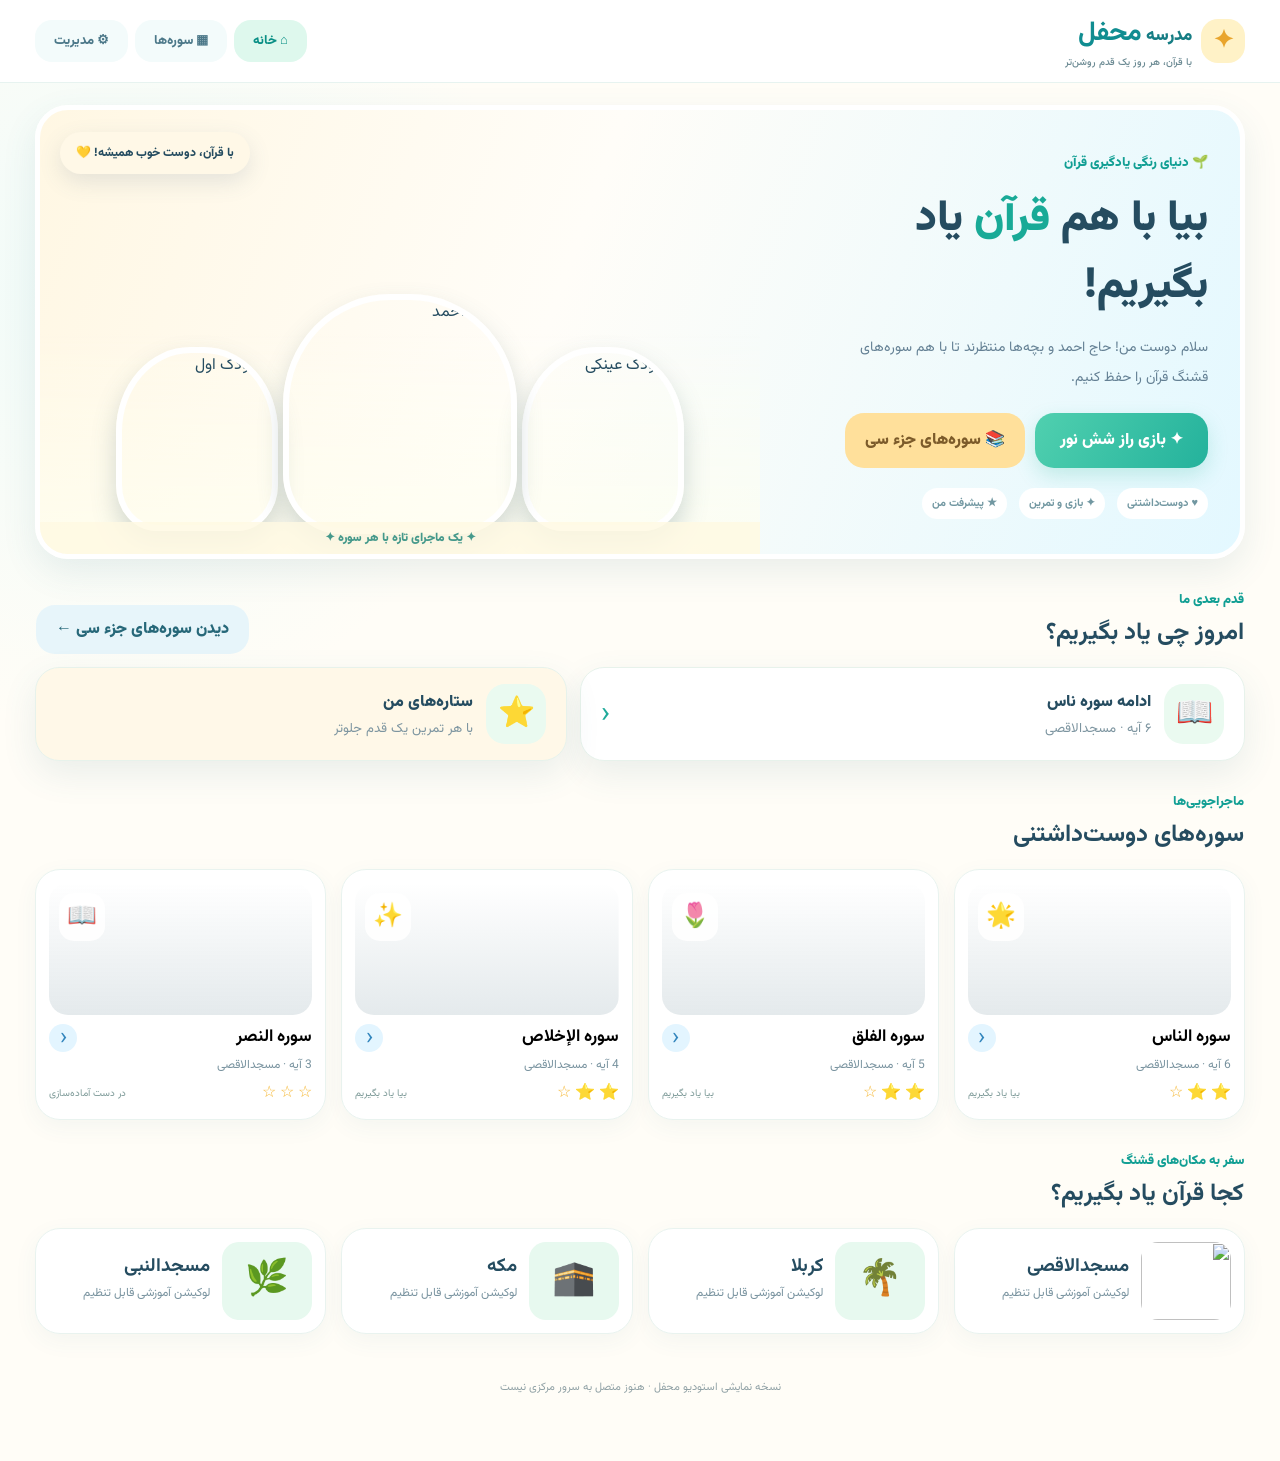
==== index.html @ c8547252 "Add files via upload" ====
<!doctype html><html lang="fa" dir="rtl"><head><meta charset="utf-8"><meta name="viewport" content="width=device-width,initial-scale=1"><meta name="theme-color" content="#fffdf7"><title>مدرسه محفل | قرآن برای کودکان</title><link rel="stylesheet" href="style.css"></head><body><div id="app"></div><script src="app.js" defer></script></body></html>
---- style.css ----
@import url('https://fonts.googleapis.com/css2?family=Vazirmatn:wght@400;500;600;700;800;900&family=Amiri+Quran&display=swap');
:root{--ink:#254c60;--muted:#738898;--sky:#8fd3ff;--mint:#7edfd1;--yellow:#ffd66b;--peach:#ffbfa3;--cream:#fffdf7;--line:#e9f1ee;--white:#fff;--shadow:0 13px 35px #3c78871c}*{box-sizing:border-box}html{scroll-behavior:smooth}body{margin:0;background:radial-gradient(circle at 7% 20%,#d9f8fb61,transparent 26%),var(--cream);color:var(--ink);font-family:Vazirmatn,Tahoma,sans-serif;overflow-x:hidden}button,input,select,textarea{font:inherit}button{cursor:pointer;border:0}button:disabled{opacity:.5;cursor:not-allowed}button:focus-visible,input:focus-visible,select:focus-visible{outline:3px solid #219da1;outline-offset:2px}h1,h2,h3{line-height:1.5}header{position:sticky;top:0;z-index:50;background:#ffffffea;border-bottom:1px solid #e7f3f0;backdrop-filter:blur(15px)}.nav{max-width:1250px;margin:auto;padding:12px 20px;display:flex;align-items:center;justify-content:space-between;gap:14px}.brand{display:flex;align-items:center;gap:9px;font-size:17px;color:#167d84;font-weight:900;white-space:nowrap}.brand b{font-size:27px;color:#108d91}.brand small{display:block;font-size:10px;color:#6b8a93;font-weight:500}.brand-icon{width:44px;height:44px;border-radius:17px;background:#fff2c7;color:#e9a52d;display:grid;place-items:center;font-size:25px}.navlinks{display:flex;gap:7px;align-items:center}.nav button{border-radius:17px;padding:11px 19px;font-size:13px;background:#f3fbfb;color:#4c7889;font-weight:800;transition:.2s}.nav button.active{background:#def8ed;color:#098f85}.nav button:hover{transform:translateY(-2px)}main{max-width:1250px;margin:auto;padding:22px 20px 65px;animation:appear .4s ease both}.hero-v3{display:grid;grid-template-columns:40% 60%;border-radius:33px;min-height:370px;background:linear-gradient(110deg,#fff7e3 0%,#fffdf8 43%,#e3f8ff 100%);overflow:hidden;box-shadow:var(--shadow);border:5px solid white}.hero-word{padding:40px 32px 35px;position:relative;z-index:2;align-self:center}.kicker,.eyebrow{font-size:13px;font-weight:900;color:#129f94}.hero-word h1{font-size:clamp(26px,3.5vw,43px);margin:12px 0 10px;font-weight:900;line-height:1.55}.hero-word h1 em{font-style:normal;color:#19aa97}.hero-word p{color:#648094;line-height:2.1;font-size:14px;max-width:370px}.hero-actions{display:flex;gap:10px;flex-wrap:wrap;margin-top:20px}.primary,.secondary,.quiet,.danger{border-radius:19px;padding:12px 20px;font-weight:900;transition:transform .2s,box-shadow .2s}.primary{background:linear-gradient(120deg,#50d0af,#24b29c);color:white;box-shadow:0 8px 20px #26b79836}.primary.big-cta{padding:15px 25px;font-size:16px}.secondary{background:#ffe09b;color:#7c5b2a}.quiet{background:#e7f5fa;color:#276879}.danger{background:#ffe2dc;color:#9b5648}.primary:hover,.secondary:hover,.quiet:hover{transform:translateY(-2px)}.hero-promise{display:flex;gap:12px;flex-wrap:wrap;margin-top:20px;color:#7197a1;font-size:11px;font-weight:700}.hero-promise span{background:white;padding:7px 10px;border-radius:100px}.hero-scene{position:relative;min-height:365px;overflow:hidden;isolation:isolate}.scene-backdrop{position:absolute;inset:0;background:linear-gradient(0deg,#fff5dfb8,transparent 50%),url('assets/scene.webp') center 53%/cover;filter:saturate(.85) brightness(1.06)}.scene-bubble{position:absolute;top:22px;left:20px;background:#fff8e7;border-radius:24px;padding:12px 16px;font-size:12px;font-weight:800;box-shadow:0 8px 22px #4a668025;z-index:3}.character-strip{position:absolute;bottom:20px;right:5%;left:5%;height:245px;display:flex;justify-content:center;align-items:end;gap:5px;z-index:2}.character-strip img{object-fit:cover;object-position:center 20%;border:6px solid white;border-radius:46% 46% 25% 25%;box-shadow:0 13px 25px #4b6c7540;animation:floatSoft 5.8s ease-in-out infinite}.character-strip .hero-teacher{width:36%;height:98%;z-index:2}.character-strip .hero-kid{width:25%;height:75%;margin-bottom:3px}.character-strip .left{animation-delay:-1.5s}.character-strip .right{animation-delay:-3s}.scene-bottom{position:absolute;bottom:0;left:0;right:0;background:#fff9e3d9;text-align:center;padding:7px;font-size:12px;font-weight:900;color:#45998b;z-index:3}.section-title{display:flex;align-items:end;justify-content:space-between;margin:28px 1px 13px;gap:12px}.section-title h2{font-size:24px;margin:3px 0}.home-highlights{display:grid;grid-template-columns:1.25fr 1fr;gap:13px}.journey{border-radius:24px;background:#fff;border:1px solid #e7f2eb;padding:16px 20px;display:flex;gap:13px;align-items:center;text-align:right;color:var(--ink);box-shadow:var(--shadow)}.journey.reward{background:#fff8e8}.journey-icon{background:#eafaf0;font-size:30px;width:60px;height:60px;border-radius:19px;display:grid;place-items:center}.journey strong{display:block;font-weight:900}.journey small{display:block;color:#7d95a0;margin-top:3px}.journey-arrow{margin-right:auto;font-size:30px;color:#20aa9a}.grid{display:grid;grid-template-columns:repeat(4,minmax(0,1fr));gap:15px}.card{background:white;border:1px solid #e9f3ef;border-radius:25px;padding:13px;box-shadow:0 7px 23px #3a73860e;min-width:0;transition:transform .2s,box-shadow .2s}.card:hover{transform:translateY(-3px);box-shadow:var(--shadow)}.surah-card{text-align:right}.surah-cover{height:132px;border-radius:19px;background-size:cover;background-position:center;position:relative;overflow:hidden}.card-sticker{position:absolute;left:10px;top:10px;font-size:24px;background:#ffffffeb;padding:5px 8px;border-radius:15px}.surah-card-meta{display:flex;align-items:center;justify-content:space-between;gap:7px;margin:8px 0 0}.surah-card h3{font-size:17px;margin:2px 0}.round-next{background:#e3f5ff;color:#3386bd;border-radius:50%;width:28px;height:28px;display:grid;place-items:center;font-size:24px;line-height:1}.card p{color:#7a94a0;font-size:12px;margin:3px 0 7px}.rating{display:flex;justify-content:space-between;align-items:center;gap:4px;color:#f5b631;font-size:16px}.rating small{color:#7d9a98;font-size:10px}.scene-card{display:flex;align-items:center;gap:12px}.scene-card h3{margin:0}.scene-art,.scene-placeholder{height:78px;width:90px;border-radius:17px;object-fit:cover;flex:none}.scene-placeholder{display:grid;place-items:center;background:#e7f9ef;font-size:35px}.topline{display:flex;justify-content:space-between;align-items:center;gap:12px;flex-wrap:wrap;margin-bottom:17px}.topline h1{margin:3px 0;font-size:28px}.subtitle{color:var(--muted);line-height:1.9;font-size:13px}.search{border:1px solid #d8eae9;background:white;padding:14px 17px;border-radius:19px;width:min(330px,100%)}.filters{display:flex;gap:9px;flex-wrap:wrap;margin-bottom:17px}.filter{background:#fff;border-radius:100px;padding:8px 15px;color:#79939a;font-size:12px}.filter.on{background:#55cdb0;color:#fff}.surah-grid{grid-template-columns:repeat(4,minmax(0,1fr))}.note{padding:13px 17px;border-radius:18px;background:#e9f9fb;color:#547b83;line-height:2;font-size:12px}.warning{background:#fff7e6;color:#887449}.layout{display:grid;grid-template-columns:228px minmax(0,1fr);gap:17px}.sidebar{background:linear-gradient(170deg,#146a79,#0b8291);border-radius:27px;padding:19px;align-self:start;box-shadow:var(--shadow)}.sidebar:before{content:'✦ استودیو محفل';display:block;color:white;font-size:19px;font-weight:900;padding:10px 8px 25px;text-align:center}.sidebar button{display:block;width:100%;text-align:right;background:transparent;color:#e0f8f7;margin-bottom:6px;border-radius:14px;font-weight:800}.sidebar button.active{background:#e5ffff;color:#0c7e8b}.panel{background:#fff;border:1px solid #e6f2ee;border-radius:27px;padding:24px;min-width:0;box-shadow:var(--shadow)}.panel h2{font-size:22px;margin:0 0 17px}.formgrid{display:grid;grid-template-columns:repeat(2,minmax(0,1fr));gap:13px}.field{display:flex;flex-direction:column;gap:6px;color:#3d6674;font-weight:800;font-size:12px;min-width:0}.field input,.field select,.field textarea{padding:12px;border-radius:14px;background:#fbfefd;border:1px solid #dfedeb;min-width:0;width:100%}.field textarea{min-height:100px}.full{grid-column:1/-1}.row{display:flex;align-items:center;gap:9px;flex-wrap:wrap}.chip,.pill{background:#e7f7f0;color:#199b89;padding:6px 13px;border-radius:100px;font-size:12px;font-weight:800}.media-row{display:grid;grid-template-columns:95px 1fr 1fr;gap:10px;align-items:center;padding:13px;border-bottom:1px solid var(--line)}audio,video{max-width:100%;width:100%}.preview{background:linear-gradient(145deg,#e1f6ff,#fff4d9);padding:25px;border-radius:28px;text-align:center}.ayah{font-size:clamp(23px,3.7vw,39px);font-family:'Amiri Quran',serif;line-height:2.4;direction:rtl;margin:18px auto}.visuals{display:flex;gap:14px;justify-content:center;flex-wrap:wrap}.visuals img{width:100px;height:112px;object-fit:cover;border-radius:24px;background:white}.progress{display:flex;gap:10px;justify-content:center;margin:18px 0}.light{width:34px;height:46px;background:#dbe9e9;border-radius:15px 15px 20px 20px;border:3px solid #a6c8c7;position:relative}.light.on{background:#ffdb7b;border-color:#ecb54c;box-shadow:0 0 16px #ffc94e9c;animation:shineSoft 2.8s infinite}.light:before{content:'';position:absolute;width:14px;height:8px;border:3px solid #9bb9b6;border-bottom:0;border-radius:8px 8px 0 0;top:-11px;left:7px}.tiny{font-size:12px;color:var(--muted)}.cover{width:100%;height:140px;object-fit:cover;border-radius:18px}.footer{margin-top:45px;color:#90a1a5;text-align:center;font-size:11px}.stack{display:grid;gap:12px}input[type=file]{max-width:100%}@keyframes appear{from{opacity:0;transform:translateY(8px)}to{opacity:1;transform:translateY(0)}}@keyframes floatSoft{0%,100%{transform:translateY(0)}50%{transform:translateY(-5px)}}@keyframes shineSoft{50%{box-shadow:0 0 24px #ffd978bf}}@media(max-width:920px){.hero-v3{grid-template-columns:1fr 1fr}.grid,.surah-grid{grid-template-columns:repeat(3,minmax(0,1fr))}.layout{grid-template-columns:200px minmax(0,1fr)}.hero-word{padding:24px}.scene-bubble{display:none}}@media(max-width:660px){main{padding:12px 12px 45px}.nav{padding:10px 12px;flex-direction:column;gap:7px}.navlinks{width:100%;display:grid;grid-template-columns:repeat(3,minmax(0,1fr))}.navlinks button{font-size:11px;padding:9px 4px}.hero-v3{grid-template-columns:1fr;border-radius:25px}.hero-word{padding:24px 21px 14px}.hero-word h1{font-size:27px;margin:8px 0}.hero-word p{font-size:12px}.hero-promise{margin-top:12px}.hero-scene{min-height:290px}.character-strip{height:205px}.scene-bottom{font-size:10px}.section-title h2{font-size:20px}.grid,.surah-grid{grid-template-columns:repeat(2,minmax(0,1fr));gap:10px}.surah-cover{height:109px}.surah-card h3{font-size:14px}.rating small{font-size:9px}.home-highlights{grid-template-columns:1fr 1fr;gap:8px}.journey{padding:10px;gap:7px;border-radius:17px}.journey-icon{width:40px;height:42px;font-size:21px;border-radius:13px}.journey strong{font-size:12px}.journey small{font-size:10px}.journey-arrow{display:none}.layout{grid-template-columns:1fr}.sidebar{display:grid;grid-template-columns:repeat(3,minmax(0,1fr));gap:5px;padding:9px}.sidebar:before{grid-column:1/-1;padding:5px;font-size:16px}.sidebar button{font-size:11px;padding:10px 3px;text-align:center;margin:0}.panel{padding:15px}.formgrid{grid-template-columns:1fr}.media-row{grid-template-columns:1fr}.topline h1{font-size:24px}.visuals img{width:75px;height:89px}}@media(max-width:360px){.grid,.surah-grid{gap:7px}.card{padding:8px}.surah-cover{height:90px}.home-highlights{grid-template-columns:1fr}.nav button{font-size:10px}.hero-promise{gap:4px}}@media(prefers-reduced-motion:reduce){*,*:before,*:after{animation:none!important;transition:none!important;scroll-behavior:auto!important}}
a.primary.big-cta{display:inline-flex;align-items:center;justify-content:center}a.journey{display:flex;align-items:center}
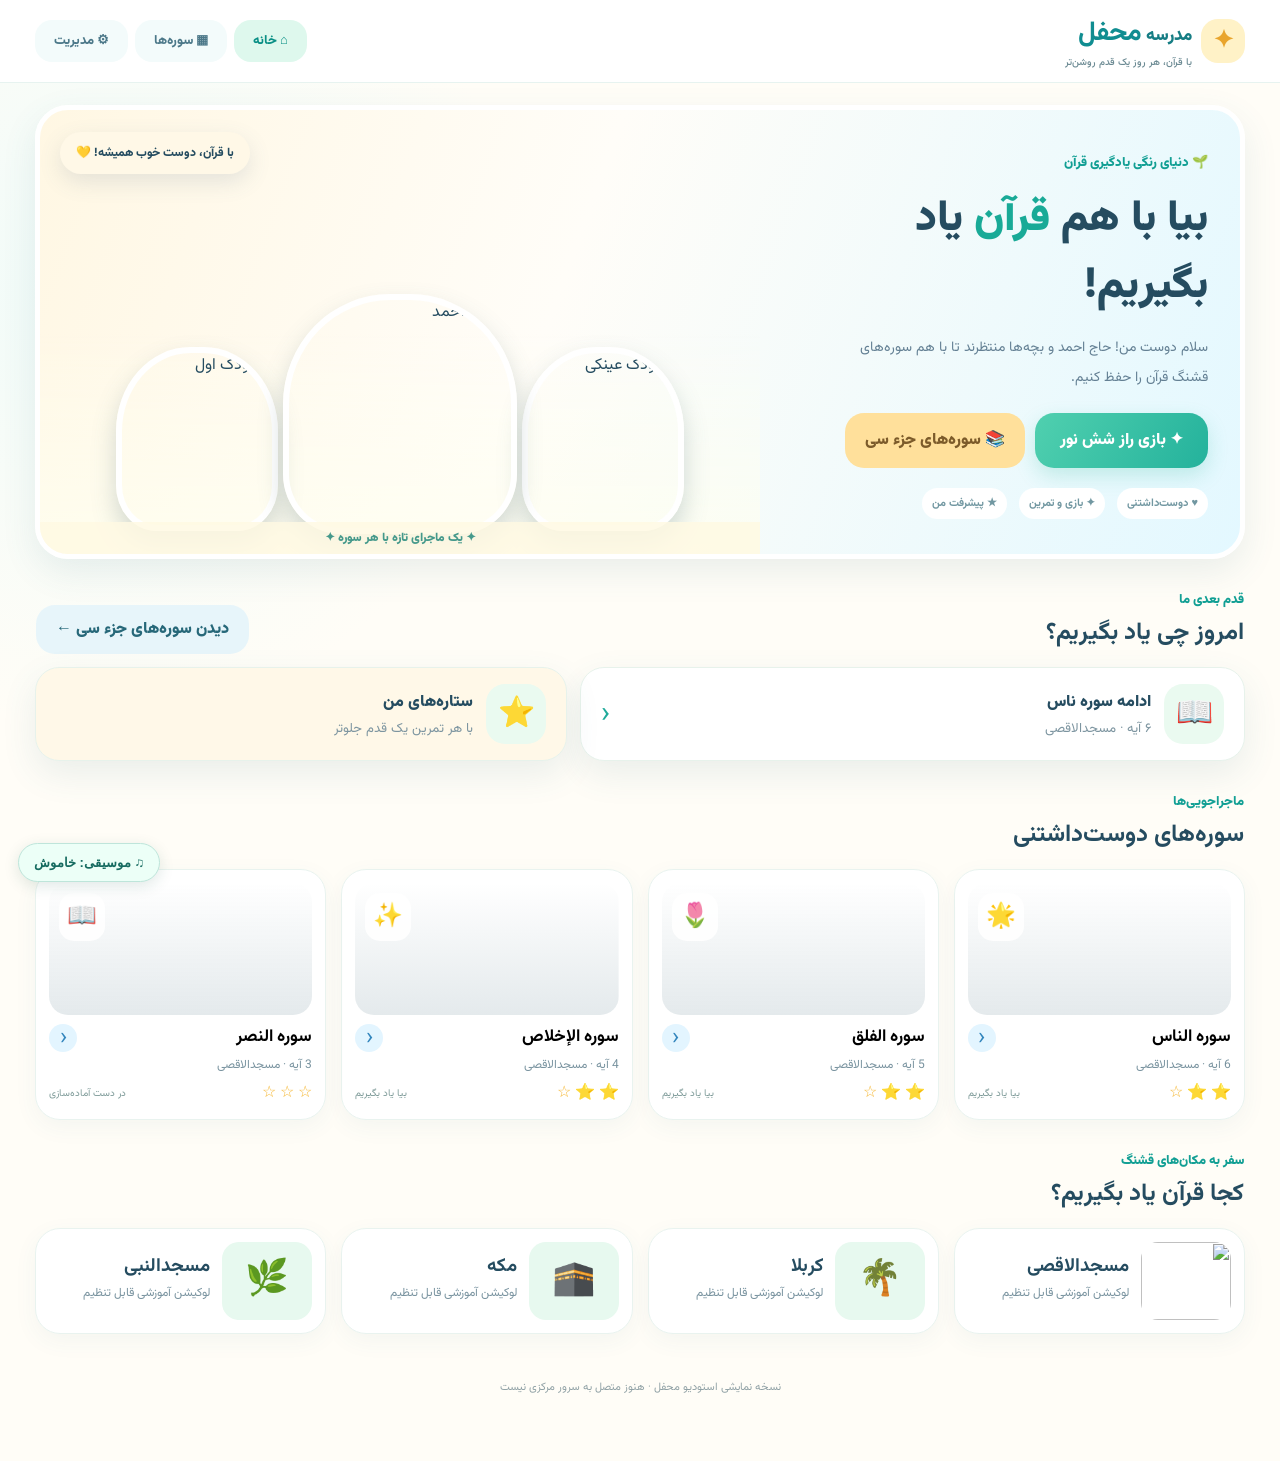
==== commit bf902c7c: "Add opt-in lightweight ambient melody and pause on Quran recitation" ====
--- a/index.html
+++ b/index.html
@@ -1 +1 @@
-<!doctype html><html lang="fa" dir="rtl"><head><meta charset="utf-8"><meta name="viewport" content="width=device-width,initial-scale=1"><meta name="theme-color" content="#fffdf7"><title>مدرسه محفل | قرآن برای کودکان</title><link rel="stylesheet" href="style.css"></head><body><div id="app"></div><script src="app.js" defer></script></body></html>+<!doctype html><html lang="fa" dir="rtl"><head><meta charset="utf-8"><meta name="viewport" content="width=device-width,initial-scale=1"><meta name="theme-color" content="#fffdf7"><title>مدرسه محفل | قرآن برای کودکان</title><link rel="stylesheet" href="style.css"></head><body><div id="app"></div><script src="app.js" defer></script><style id="mahfel-music-css">#mahfelMusic{position:fixed;bottom:18px;left:18px;z-index:9999;border:1px solid #bee5da;background:#ecfff7;color:#166b60;border-radius:32px;padding:11px 15px;font:bold 13px Tahoma,Arial;box-shadow:0 4px 15px #14564622;cursor:pointer}#mahfelMusic:focus{outline:3px solid #6ecfb9}</style><button id="mahfelMusic" type="button" aria-pressed="false">♫ موسیقی: خاموش</button><script>(function(){'use strict';var ctx,playing=false,nextTimer=null,idx=0;var notes=[392,440,523.25,440,392,329.63,349.23,392,329.63,293.66,329.63,392,349.23,329.63,293.66,261.63];var btn=document.getElementById('mahfelMusic');function tone(f){if(!ctx||!playing)return;var o=ctx.createOscillator(),g=ctx.createGain();o.type='sine';o.frequency.value=f;g.gain.setValueAtTime(.0001,ctx.currentTime);g.gain.exponentialRampToValueAtTime(.017,ctx.currentTime+.08);g.gain.exponentialRampToValueAtTime(.0001,ctx.currentTime+.4);o.connect(g);g.connect(ctx.destination);o.start();o.stop(ctx.currentTime+.42)}function tick(){if(!playing)return;tone(notes[idx++%notes.length]);nextTimer=setTimeout(tick,530)}function halt(){playing=false;if(nextTimer)clearTimeout(nextTimer);nextTimer=null;btn.textContent='♫ موسیقی: خاموش';btn.setAttribute('aria-pressed','false')}btn.addEventListener('click',function(){if(playing){halt();return}var AudioCtx=window.AudioContext||window.webkitAudioContext;if(!AudioCtx){btn.textContent='صدا در این مرورگر پشتیبانی نمی‌شود';return}if(!ctx)ctx=new AudioCtx();ctx.resume().then(function(){playing=true;btn.textContent='♫ موسیقی: روشن';btn.setAttribute('aria-pressed','true');tick()}).catch(function(){btn.textContent='پخش موسیقی امکان‌پذیر نیست'})});document.addEventListener('visibilitychange',function(){if(document.hidden)halt()});var rec=document.getElementById('recitation');if(rec)rec.addEventListener('play',halt)})();</script></body></html>
